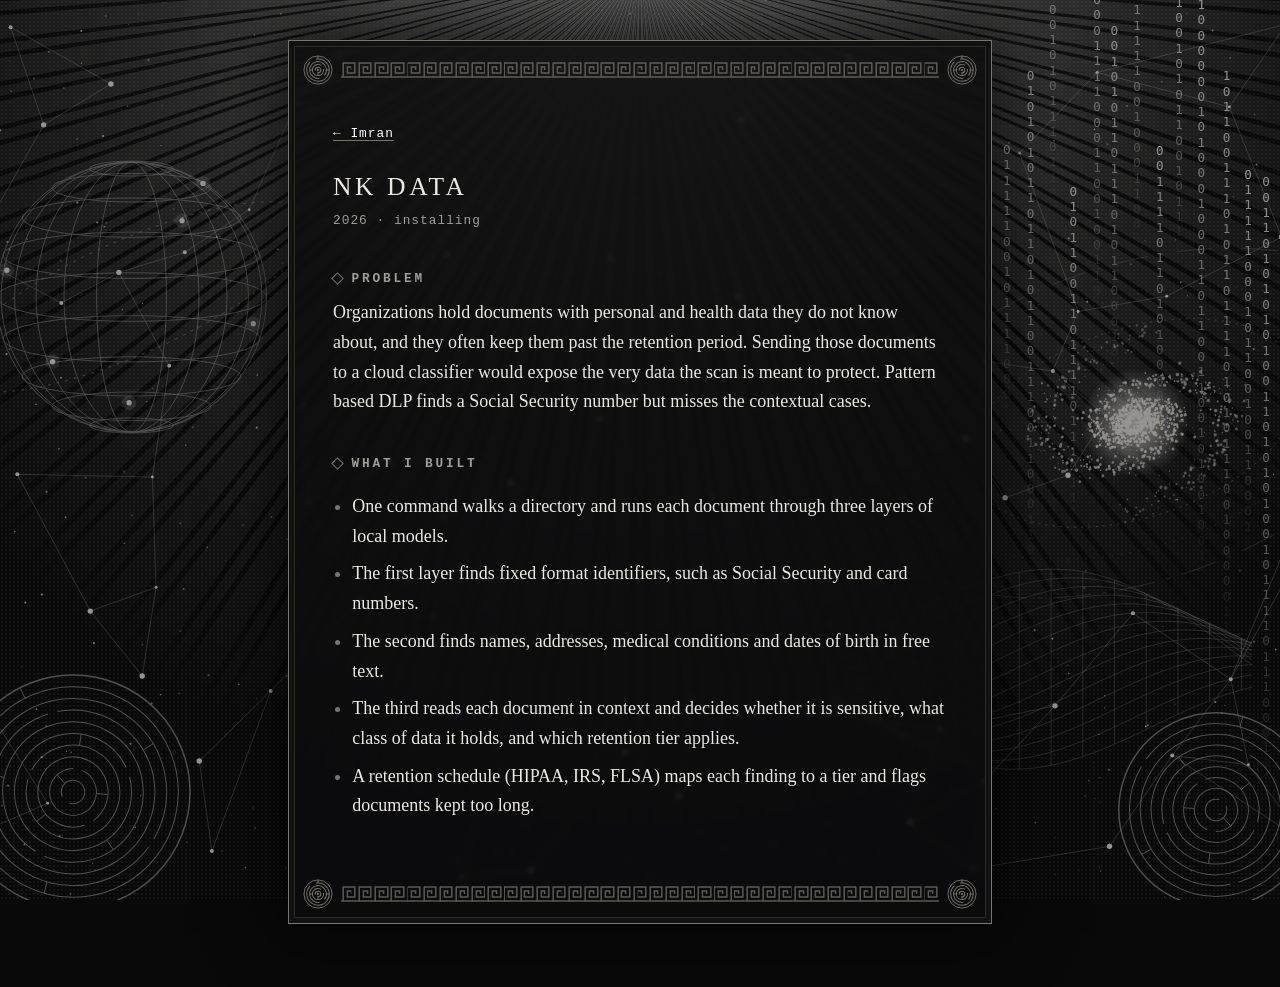
==== writing/nk-data.html @ 0b423fa0 "NK Data write up" ====
<!doctype html>
<html lang="en">
<head>
<meta charset="utf-8">
<meta name="viewport" content="width=device-width, initial-scale=1">
<title>NK Data · Imran</title>
<meta name="description" content="Sensitive data discovery and retention mapping that classifies documents on hardware the owner controls.">
<link rel="icon" type="image/png" href="../assets/favicon.png">
<link rel="apple-touch-icon" href="../assets/apple-touch-icon.png">
<link rel="stylesheet" href="../style.css">
</head>
<body>
<div class="frame">
<div class="band" aria-hidden="true"><i></i><b></b><i></i></div>
<article>
<a class="back" href="../">&larr; Imran</a>
<h1>NK Data</h1>
<p class="meta">2026 · installing</p>

<h3>Problem</h3>
<p>Organizations hold documents with personal and health data they do not know about, and they often keep them past the retention period. Sending those documents to a cloud classifier would expose the very data the scan is meant to protect. Pattern based DLP finds a Social Security number but misses the contextual cases.</p>

<h3>What I built</h3>
<ul>
<li>One command walks a directory and runs each document through three layers of local models.</li>
<li>The first layer finds fixed format identifiers, such as Social Security and card numbers.</li>
<li>The second finds names, addresses, medical conditions and dates of birth in free text.</li>
<li>The third reads each document in context and decides whether it is sensitive, what class of data it holds, and which retention tier applies.</li>
<li>A retention schedule (HIPAA, IRS, FLSA) maps each finding to a tier and flags documents kept too long.</li>
</ul>
</article>
<div class="band" aria-hidden="true"><i></i><b></b><i></i></div>
</div>
</body>
</html>
---- style.css ----
/* Ink monochrome, after the portrait. Dark only. */
:root {
  color-scheme: dark;
  --bg:#09090a; --panel:#0f0f10; --glass:rgba(13,13,14,.84); --fg:#ebe9e4; --muted:#a09e99; --rule:#2b2b2c; --rule-strong:#77756f;
  --link:#ffffff; --ray:rgba(235,233,228,.12); --dot:rgba(235,233,228,.055); --art:rgba(235,233,228,.62);
  --serif: "Iowan Old Style", "Palatino Linotype", "Book Antiqua", Palatino, Georgia, serif;
  --mono: ui-monospace, SFMono-Regular, Menlo, Consolas, monospace;
  --meander: url("data:image/svg+xml,%3Csvg xmlns='http://www.w3.org/2000/svg' width='16' height='16' viewBox='0 0 16 16'%3E%3Cpath d='M0 15H16M2 15V1H14V11H6V5H10V8' fill='none' stroke='black' stroke-width='1.4'/%3E%3C/svg%3E");
  --medallion: url("data:image/svg+xml,%3Csvg xmlns='http://www.w3.org/2000/svg' viewBox='0 0 32 32'%3E%3Cg fill='none' stroke='black' stroke-width='1'%3E%3Ccircle cx='16' cy='16' r='15'/%3E%3Ccircle cx='16' cy='16' r='12' stroke-dasharray='68 7.4' transform='rotate(-100 16 16)'/%3E%3Ccircle cx='16' cy='16' r='9' stroke-dasharray='50 6.5' transform='rotate(80 16 16)'/%3E%3Ccircle cx='16' cy='16' r='6' stroke-dasharray='32 5.7' transform='rotate(-10 16 16)'/%3E%3Ccircle cx='16' cy='16' r='3' stroke-dasharray='15 3.8' transform='rotate(170 16 16)'/%3E%3Cpath d='M16 1V4M25 16H28M7 16H10M16 19V22'/%3E%3C/g%3E%3Ccircle cx='16' cy='16' r='1.2'/%3E%3C/svg%3E");
}

* { box-sizing: border-box; }
html { background:radial-gradient(ellipse 70% 55% at 50% 0%, #1c1c1d, var(--bg) 70%) fixed var(--bg); }
body { margin:0; padding:2.5rem 1rem 4rem; color:var(--fg); font:18px/1.65 var(--serif); position:relative; min-height:100vh; }

/* The engraving behind the page: rays, galaxy, binary rain, globe, labyrinths, mesh, constellations; halftone over it */
body::before, body::after { content:""; position:fixed; inset:0; pointer-events:none; z-index:-1; }
body::after { background:var(--art);
  -webkit-mask:url("assets/backdrop.svg") center top / cover no-repeat; mask:url("assets/backdrop.svg") center top / cover no-repeat; }
body::before { z-index:0; background:radial-gradient(var(--dot) 1px, transparent 1.3px) 0 0 / 4px 4px; }

/* The engraved frame, translucent so the engraving shows through */
.frame { max-width:44rem; margin:0 auto; background:var(--glass); border:1px solid var(--rule-strong); position:relative; z-index:1;
  -webkit-backdrop-filter:blur(2px); backdrop-filter:blur(2px);
  box-shadow: inset 0 0 0 5px var(--glass), inset 0 0 0 6px var(--rule), 0 0 60px 10px rgba(0,0,0,.65); }
.band { display:flex; align-items:center; gap:.5rem; padding:.85rem .85rem 0; }
.band:last-child { padding:0 .85rem .85rem; }
.band i { flex:none; width:30px; height:30px; background:var(--rule-strong);
  -webkit-mask:var(--medallion) center / contain no-repeat; mask:var(--medallion) center / contain no-repeat; }
.band b { flex:1; height:16px; background:var(--rule-strong); opacity:.75;
  -webkit-mask:var(--meander) 0 0 / 16px 16px round; mask:var(--meander) 0 0 / 16px 16px round; }
main, article { padding:2rem 2.75rem 2.5rem; }

a { color:var(--link); text-decoration-color:var(--rule-strong); text-decoration-thickness:1px; text-underline-offset:3px; }
a:hover { text-decoration-color:currentColor; }
p { margin:0 0 1rem; }
.muted { color:var(--muted); }

h1 { font-weight:400; font-size:1.9rem; line-height:1.2; letter-spacing:.14em; text-transform:uppercase; margin:0 0 .5rem; }
h2 { display:flex; align-items:center; gap:.9rem; font:600 .85rem var(--mono); letter-spacing:.3em; color:var(--muted);
  margin:2.75rem 0 1rem; }
h2::before, h2::after { content:""; flex:1; height:1px; background:linear-gradient(90deg, transparent, var(--rule-strong)); }
h2::after { background:linear-gradient(90deg, var(--rule-strong), transparent); }
h3 { font-size:.8rem; font-family:var(--mono); font-weight:600; letter-spacing:.22em; text-transform:uppercase;
  color:var(--muted); margin:2.25rem 0 .6rem; display:flex; align-items:center; gap:.6rem; }
h3::before { content:""; width:7px; height:7px; border:1px solid var(--rule-strong); transform:rotate(45deg); flex:none; }

/* Index header: the portrait as a medallion with rays behind it */
.hero { text-align:center; margin-bottom:1.75rem; }
.portrait { position:relative; isolation:isolate; width:200px; height:200px; margin:1rem auto 2rem; }
.portrait::before { content:""; position:absolute; inset:-70px; z-index:-1; border-radius:50%;
  background:repeating-conic-gradient(var(--ray) 0 1.4deg, transparent 1.4deg 7.5deg);
  -webkit-mask:radial-gradient(circle, #000 35%, transparent 70%); mask:radial-gradient(circle, #000 35%, transparent 70%); }
.portrait img { display:block; width:100%; height:100%; object-fit:cover; border-radius:50%; filter:grayscale(1) contrast(1.05);
  border:1px solid var(--rule-strong); box-shadow:0 0 0 5px var(--panel), 0 0 0 6px var(--rule-strong); }
.binary { font:.75rem var(--mono); letter-spacing:.35em; color:var(--muted); margin:0; }
.intro { text-align:center; text-wrap:balance; }
.certs { font:600 .8rem var(--mono); letter-spacing:.22em; text-align:center; margin:-.25rem 0 1rem; }
.contact { font-family:var(--mono); font-size:.85rem; text-align:center; color:var(--muted); }

/* Projects as a constellation: one node per row on a single line */
ul.work { list-style:none; padding:0 0 0 1.5rem; margin:0; position:relative; }
ul.work::before { content:""; position:absolute; left:4px; top:1.5rem; bottom:1.5rem; border-left:1px dashed var(--rule-strong); }
ul.work li { position:relative; padding:.85rem 0; border-top:1px solid var(--rule); }
ul.work li:last-child { border-bottom:1px solid var(--rule); }
ul.work li::before { content:""; position:absolute; left:calc(-1.5rem + 0px); top:1.2rem; width:9px; height:9px; border-radius:50%;
  background:var(--panel); border:1px solid var(--fg); box-shadow:0 0 0 3px var(--panel), 0 0 6px 3px var(--ray); }
ul.work .name { font-weight:600; letter-spacing:.02em; }
ul.work .links { font-family:var(--mono); font-size:.8rem; margin-left:.4rem; white-space:nowrap; }
.note { margin-top:2.5rem; font-size:.95rem; text-align:center; }

/* Write ups */
.back { font-family:var(--mono); font-size:.8rem; letter-spacing:.08em; display:inline-block; margin-bottom:1.75rem; }
article h1 { font-size:1.6rem; }
article .meta { font-family:var(--mono); font-size:.8rem; letter-spacing:.08em; color:var(--muted); margin-bottom:1.5rem; }
article ul { padding-left:1.2rem; }
article li { margin-bottom:.5rem; }
article li::marker { color:var(--rule-strong); }

@media (max-width: 560px) {
  body { padding:1rem .6rem 2.5rem; font-size:17px; }
  main, article { padding:1.5rem 1.25rem 2rem; }
  h1 { font-size:1.45rem; letter-spacing:.1em; }
  .portrait { width:168px; height:168px; }
  .band i { width:24px; height:24px; }
}
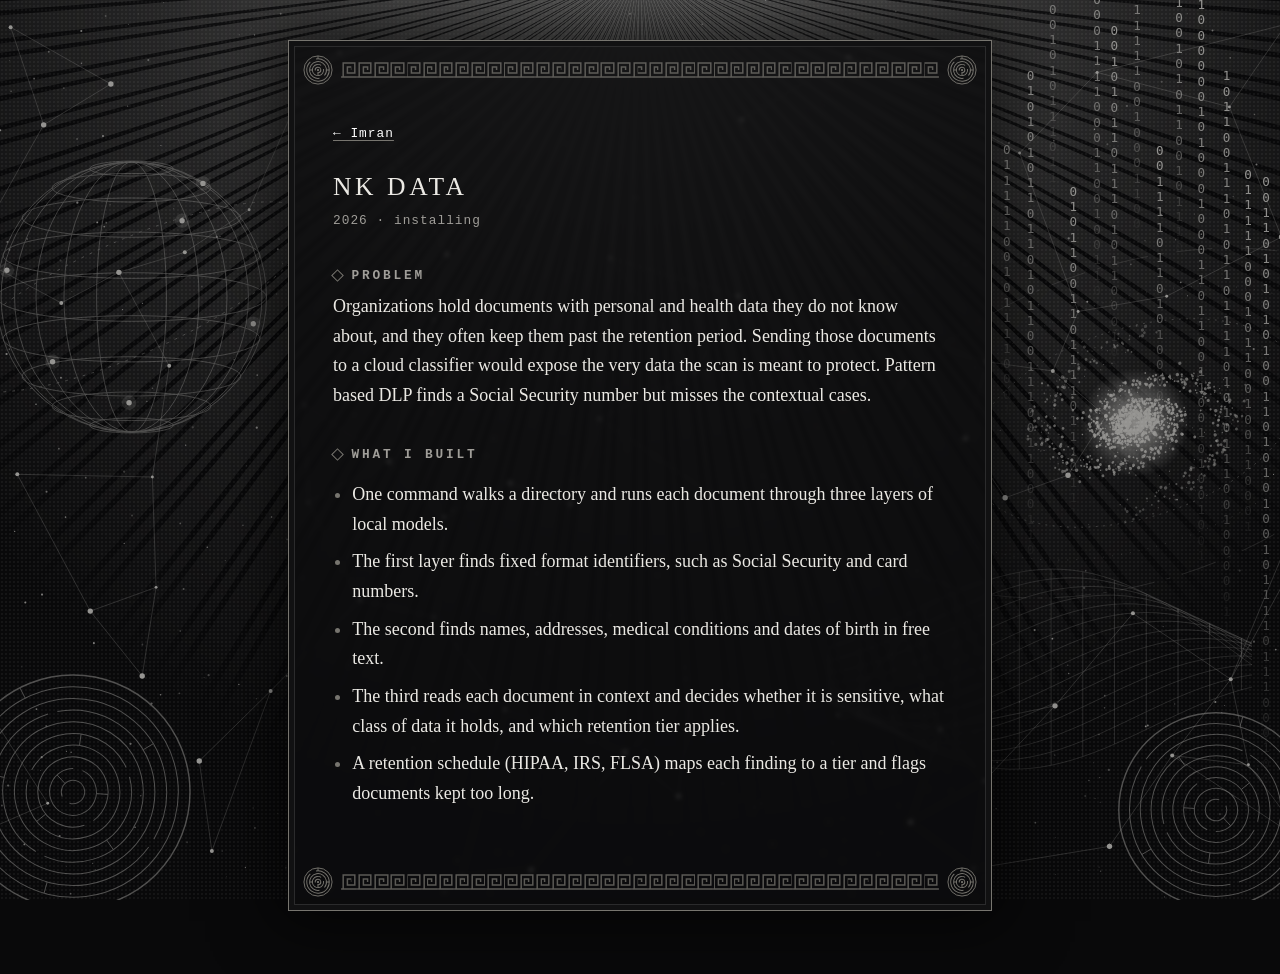
==== commit 8ee84558: "QA: heading order, GitHub link to profile, share previews" ====
--- a/writing/nk-data.html
+++ b/writing/nk-data.html
@@ -5,6 +5,12 @@
 <meta name="viewport" content="width=device-width, initial-scale=1">
 <title>NK Data · Imran</title>
 <meta name="description" content="Sensitive data discovery and retention mapping that classifies documents on hardware the owner controls.">
+<meta property="og:type" content="website">
+<meta property="og:title" content="NK Data · Imran">
+<meta property="og:description" content="Sensitive data discovery and retention mapping that classifies documents on hardware the owner controls.">
+<meta property="og:url" content="https://techguardcoder.github.io/writing/nk-data.html">
+<meta property="og:image" content="https://techguardcoder.github.io/assets/portrait.jpg">
+<meta name="twitter:card" content="summary">
 <link rel="icon" type="image/png" href="../assets/favicon.png">
 <link rel="apple-touch-icon" href="../assets/apple-touch-icon.png">
 <link rel="stylesheet" href="../style.css">
@@ -17,10 +23,10 @@
 <h1>NK Data</h1>
 <p class="meta">2026 · installing</p>
 
-<h3>Problem</h3>
+<h2>Problem</h2>
 <p>Organizations hold documents with personal and health data they do not know about, and they often keep them past the retention period. Sending those documents to a cloud classifier would expose the very data the scan is meant to protect. Pattern based DLP finds a Social Security number but misses the contextual cases.</p>
 
-<h3>What I built</h3>
+<h2>What I built</h2>
 <ul>
 <li>One command walks a directory and runs each document through three layers of local models.</li>
 <li>The first layer finds fixed format identifiers, such as Social Security and card numbers.</li>
--- a/style.css
+++ b/style.css
@@ -41,9 +41,9 @@
   margin:2.75rem 0 1rem; }
 h2::before, h2::after { content:""; flex:1; height:1px; background:linear-gradient(90deg, transparent, var(--rule-strong)); }
 h2::after { background:linear-gradient(90deg, var(--rule-strong), transparent); }
-h3 { font-size:.8rem; font-family:var(--mono); font-weight:600; letter-spacing:.22em; text-transform:uppercase;
-  color:var(--muted); margin:2.25rem 0 .6rem; display:flex; align-items:center; gap:.6rem; }
-h3::before { content:""; width:7px; height:7px; border:1px solid var(--rule-strong); transform:rotate(45deg); flex:none; }
+article h2 { font-size:.8rem; letter-spacing:.22em; text-transform:uppercase; margin:2.25rem 0 .6rem; gap:.6rem; }
+article h2::before { content:""; flex:none; width:7px; height:7px; background:none; border:1px solid var(--rule-strong); transform:rotate(45deg); }
+article h2::after { content:none; }
 
 /* Index header: the portrait as a medallion with rays behind it */
 .hero { text-align:center; margin-bottom:1.75rem; }
